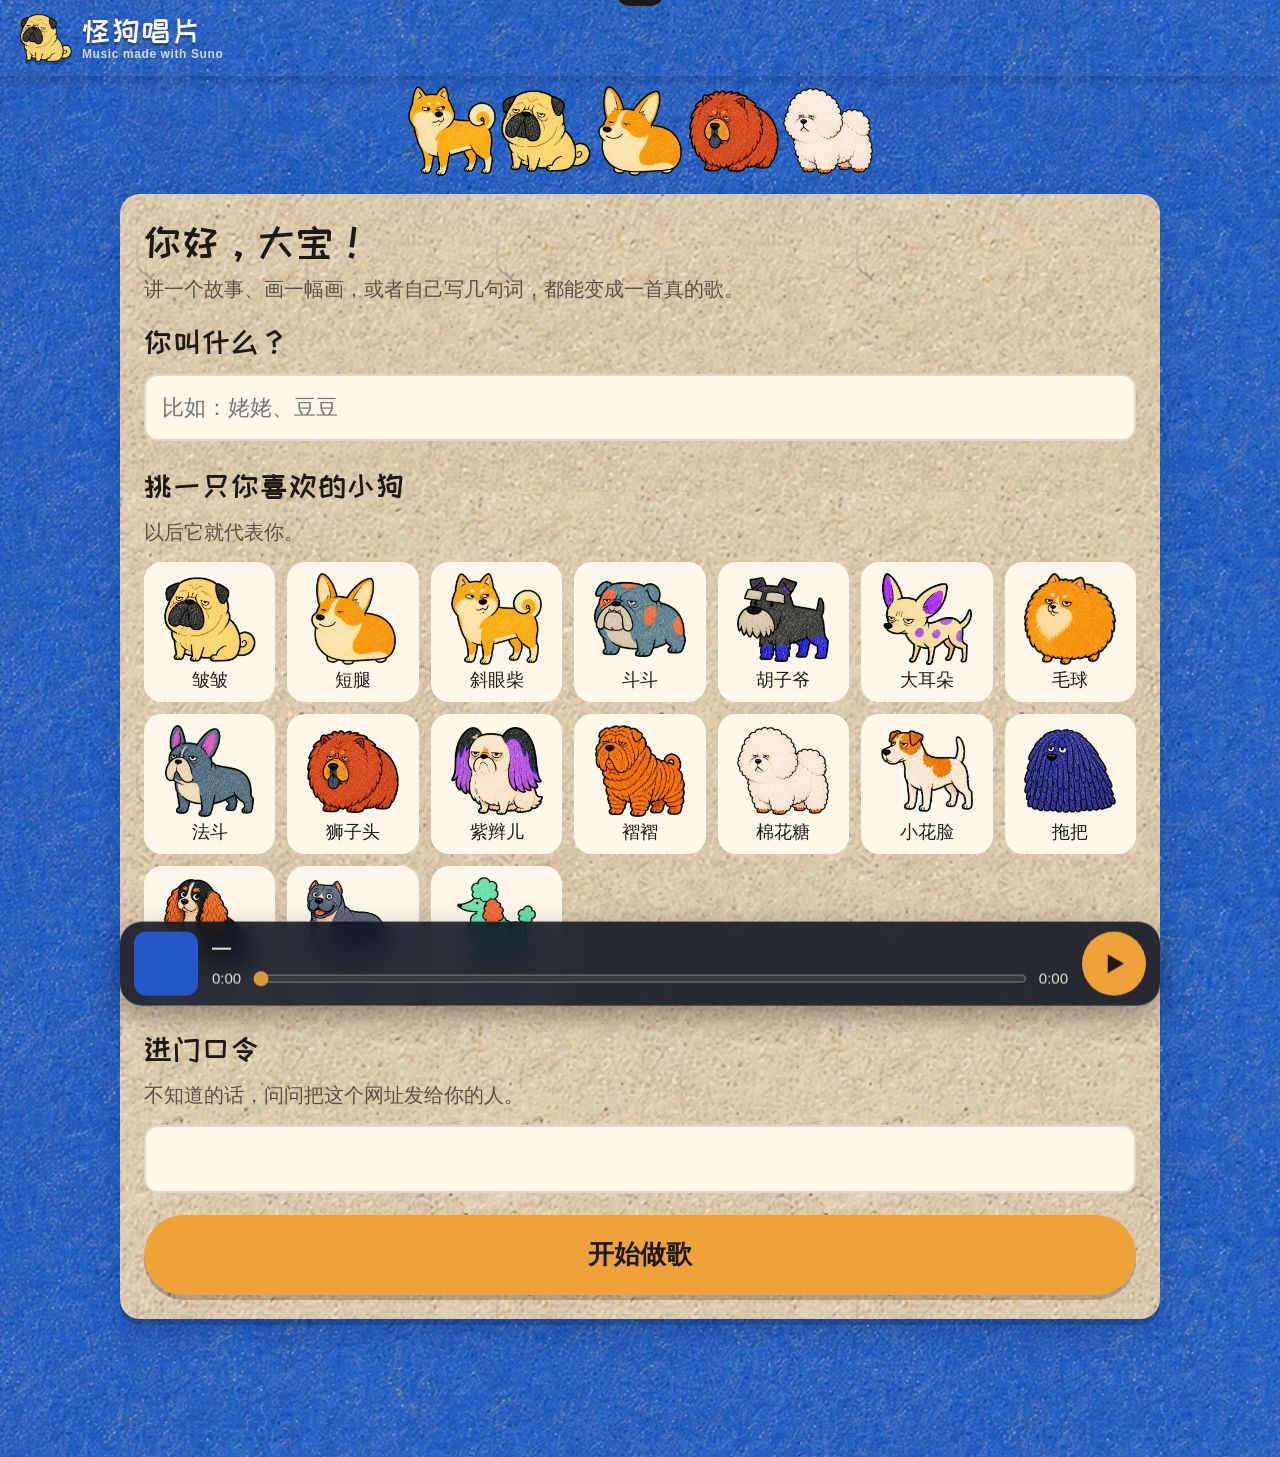
==== docs/index.html @ 0b05dfaf "Make a song from an uploaded photo" ====
<!doctype html>
<html lang="zh-CN">
<head>
  <meta charset="utf-8">
  <meta name="viewport" content="width=device-width, initial-scale=1, viewport-fit=cover">
  <title>怪狗唱片</title>
  <meta name="theme-color" content="#1a43a3">
  <meta name="apple-mobile-web-app-capable" content="yes">
  <meta name="apple-mobile-web-app-title" content="怪狗唱片">
  <link rel="apple-touch-icon" href="assets/dogs/pug.webp">
  <link rel="icon" href="assets/dogs/pug.webp">
  <link rel="preconnect" href="https://fonts.googleapis.com">
  <link rel="preconnect" href="https://fonts.gstatic.com" crossorigin>
  <link href="https://fonts.googleapis.com/css2?family=ZCOOL+KuaiLe&display=swap" rel="stylesheet">
  <link rel="stylesheet" href="style.css?v=7">
</head>
<body>
  <header class="top">
    <a class="brand" href="#/"><img src="assets/dogs/pug.webp" alt=""><span><b>怪狗唱片</b><small>Music made with Suno</small></span></a>
    <button class="me" id="me" hidden></button>
  </header>
  <main class="wrap" id="view" aria-live="polite"></main>

  <div class="player" id="player" aria-label="播放器">
    <div class="thumb" id="pl-thumb"></div>
    <div class="meta">
      <b id="pl-title">—</b>
      <div class="bar"><span id="pl-cur">0:00</span><input type="range" id="pl-seek" min="0" max="1000" value="0" aria-label="进度"><span id="pl-dur">0:00</span></div>
    </div>
    <button class="pp" id="pl-pp" aria-label="播放/暂停"></button>
    <audio id="audio" preload="metadata"></audio>
  </div>
  <div class="toast" id="toast" role="status"></div>

  <script src="config.js?v=7"></script>
  <script src="styles.js?v=7"></script>
  <script src="app.js?v=7"></script>
</body>
</html>
---- docs/style.css ----
:root {
  --felt: #2457c9;
  --felt-deep: #1a43a3;
  --ink: #1d1a16;
  --ink-soft: #5b5245;
  --cream: #f5e9cf;
  --cream-hi: #fff8ea;
  --tan: #f0a23a;
  --tan-deep: #d9821a;
  --sky: #69c8ef;
  --red: #e2553f;
  --green: #3f9b5a;
  --bar: rgba(9, 16, 30, 0.86);
  --hair: rgba(29, 26, 22, 0.14);
  --radius: 20px;
  --shadow: 0 6px 0 rgba(10, 20, 50, 0.22), 0 14px 30px rgba(10, 20, 50, 0.18);
  --font-fun: "ZCOOL KuaiLe", "PingFang SC", "Hiragino Sans GB", sans-serif;
  --font: "PingFang SC", "Hiragino Sans GB", "Avenir Next", "Microsoft YaHei", sans-serif;
  color-scheme: light;
}

* { box-sizing: border-box; -webkit-tap-highlight-color: transparent; }
html { -webkit-text-size-adjust: 100%; }
body {
  margin: 0;
  min-height: 100dvh;
  font-family: var(--font);
  font-size: 20px;
  line-height: 1.55;
  color: var(--ink);
  background: var(--felt) url(assets/felt-blue.webp) center / 900px auto repeat;
  padding-bottom: 120px;
}
button, input, textarea { font: inherit; color: inherit; }
img { display: block; max-width: 100%; }
a { color: inherit; }

.wrap { width: min(1080px, 100%); margin: 0 auto; padding: 0 20px; }

/* ---------- top bar ---------- */
.top {
  position: sticky; top: 0; z-index: 20;
  display: flex; align-items: center; gap: 14px;
  padding: 12px 20px;
  background: var(--felt-deep) url(assets/felt-blue.webp) center / 900px auto;
  box-shadow: 0 4px 14px rgba(0, 0, 0, .18);
}
.brand { display: flex; align-items: center; gap: 10px; text-decoration: none; color: var(--cream-hi); }
.brand img { width: 52px; height: 52px; object-fit: contain; filter: drop-shadow(0 3px 0 rgba(0,0,0,.25)); }
.brand > span { display: flex; flex-direction: column; line-height: 1.1; }
.brand small { font-size: 12px; letter-spacing: .6px; opacity: .78; font-weight: 600; }
.brand b { font-family: var(--font-fun); font-size: 30px; font-weight: 400; letter-spacing: 2px; text-shadow: 0 3px 0 rgba(0,0,0,.25); }
.top .me {
  margin-left: auto; display: flex; align-items: center; gap: 8px;
  background: rgba(255, 248, 234, .16); border: 1px solid rgba(255,255,255,.28);
  color: var(--cream-hi); border-radius: 999px; padding: 4px 16px 4px 4px; min-height: 52px;
  cursor: pointer;
}
.top .me img { width: 44px; height: 44px; border-radius: 50%; background: var(--cream); object-fit: contain; padding: 3px; }

/* ---------- paper ---------- */
.paper {
  background: var(--cream) url(assets/paper-cream.webp) center / 360px auto;
  border-radius: var(--radius);
  box-shadow: var(--shadow);
}
.card { padding: 24px; margin: 18px 0; }
h1, h2, h3 { font-family: var(--font-fun); font-weight: 400; margin: 0 0 8px; letter-spacing: 1px; }
h1 { font-size: 40px; line-height: 1.2; }
h2 { font-size: 30px; }
.hint { color: var(--ink-soft); margin: 0 0 14px; }
.on-felt { color: var(--cream-hi); text-shadow: 0 2px 0 rgba(0,0,0,.2); }

/* ---------- buttons ---------- */
.btn {
  display: inline-flex; align-items: center; justify-content: center; gap: 10px;
  min-height: 64px; padding: 0 28px; border-radius: 999px; border: 0;
  font-size: 22px; font-weight: 700; text-decoration: none; cursor: pointer;
  background: var(--cream-hi); color: var(--ink);
  box-shadow: 0 5px 0 rgba(0,0,0,.22);
  transition: transform .12s, box-shadow .12s;
  user-select: none; -webkit-user-select: none;
}
.btn:active { transform: translateY(4px); box-shadow: 0 1px 0 rgba(0,0,0,.22); }
.btn.primary { background: var(--tan); color: var(--ink); }
.btn.dark { background: var(--ink); color: var(--cream-hi); }
.btn.big { min-height: 80px; font-size: 26px; padding: 0 40px; }
.btn.block { display: flex; width: 100%; }
.btn[disabled] { opacity: .55; pointer-events: none; }
.btn svg { width: 28px; height: 28px; flex: none; }
.back {
  display: inline-flex; align-items: center; gap: 4px; margin: 10px 0 8px; min-height: 44px; padding: 0 18px 0 10px;
  border-radius: 999px; text-decoration: none; font-size: 18px; font-weight: 700; color: var(--cream-hi);
  background: rgba(255, 248, 234, .16); border: 1px solid rgba(255, 255, 255, .32);
  backdrop-filter: blur(10px); -webkit-backdrop-filter: blur(10px); transition: background .15s;
}
.back:active { background: rgba(255, 248, 234, .28); }
.back svg { width: 22px; height: 22px; }
.btn.mini-light {
  min-height: 40px; padding: 0 16px; font-size: 16px; box-shadow: none;
  background: rgba(255, 248, 234, .16); color: var(--cream-hi); border: 1px solid rgba(255, 255, 255, .32);
}
.row { display: flex; gap: 14px; flex-wrap: wrap; align-items: center; }
:focus-visible { outline: 4px solid var(--sky); outline-offset: 3px; }

/* ---------- home ---------- */
.hello { display: flex; align-items: flex-end; gap: 18px; margin: 18px 0 8px; }
.hello img { width: 120px; height: 120px; object-fit: contain; filter: drop-shadow(0 6px 0 rgba(0,0,0,.2)); }
.choices { display: grid; grid-template-columns: repeat(4, 1fr); gap: 18px; margin: 22px 0 34px; }
.choice {
  position: relative; display: flex; flex-direction: column; justify-content: flex-end;
  min-height: 260px; padding: 26px; text-decoration: none; overflow: hidden;
  transition: transform .15s;
}
.choice:active { transform: scale(.98); }
.choice .icon {
  width: 84px; height: 84px; border-radius: 50%; display: grid; place-items: center;
  background: var(--felt); color: var(--cream-hi); margin-bottom: auto;
  box-shadow: 0 4px 0 rgba(0,0,0,.2);
}
.choice .icon svg { width: 44px; height: 44px; }
.choice b { font-family: var(--font-fun); font-weight: 400; font-size: 30px; line-height: 1.2; }
.choice span { color: var(--ink-soft); font-size: 18px; }
.choice .peek { position: absolute; right: 6px; top: 12px; width: 104px; transform: rotate(6deg); }
.choice:nth-child(2) .peek { transform: rotate(-6deg) scaleX(-1); }

.section-head { display: flex; align-items: center; justify-content: space-between; gap: 12px; margin-top: 10px; }
.songs { display: grid; grid-template-columns: repeat(auto-fill, minmax(200px, 1fr)); gap: 20px; margin: 16px 0 26px; }
.song-card { text-decoration: none; padding: 12px; display: flex; flex-direction: column; gap: 8px; }
.song-card .t { font-weight: 700; font-size: 21px; line-height: 1.3; }
.song-card .n { color: var(--ink-soft); font-size: 17px; }
.cover {
  position: relative; aspect-ratio: 1; border-radius: 14px; overflow: hidden;
  background: var(--felt) url(assets/felt-blue.webp) center / 500px auto;
  display: grid; place-items: center;
}
.cover > img { width: 100%; height: 100%; object-fit: contain; background: #fffaf0; }
.cover > img.dog { background: none; }
.cover > img.photo { object-fit: cover; }
.cover > img.dog { width: 72%; height: 72%; object-fit: contain; filter: drop-shadow(0 4px 0 rgba(0,0,0,.25)); }
.cover .badge { position: absolute; left: 8px; top: 8px; }
.chip-status {
  display: inline-flex; align-items: center; gap: 6px; border-radius: 999px; padding: 2px 12px;
  font-size: 16px; font-weight: 700; background: var(--cream-hi); color: var(--ink);
}
.chip-status.done { background: var(--green); color: #fff; }
.chip-status.queued { background: var(--tan); }

.find { margin: 0 0 26px; }
.find-pill {
  display: flex; align-items: center; gap: 8px; padding: 6px 6px 6px 8px; border-radius: 999px;
  background: rgba(255, 248, 234, .9); border: 1px solid rgba(255, 255, 255, .5);
  box-shadow: 0 8px 24px rgba(10, 20, 50, .18);
  backdrop-filter: blur(12px); -webkit-backdrop-filter: blur(12px);
}
.find-pill:focus-within { box-shadow: 0 0 0 3px var(--sky), 0 8px 24px rgba(10, 20, 50, .18); }
.find-pill input[type=text] {
  flex: 1; min-width: 0; height: 52px; border: 0; border-radius: 999px; background: none; outline: none;
  padding: 0 16px; font-size: 24px; font-weight: 700; letter-spacing: 4px; color: var(--ink);
}
.find-pill input[type=text]::placeholder { letter-spacing: 0; font-weight: 400; font-size: 19px; color: var(--ink-soft); }
.find-go {
  flex: none; display: inline-flex; align-items: center; gap: 6px; height: 52px; padding: 0 24px; border: 0; border-radius: 999px;
  background: var(--ink); color: var(--cream-hi); font-size: 19px; font-weight: 700; cursor: pointer;
}
.find-go:active { transform: scale(.97); }
.find-go svg { width: 20px; height: 20px; }
.empty { padding: 26px; text-align: center; color: var(--ink-soft); }

/* ---------- inputs ---------- */
input[type=text], input[type=number], input[type=password], textarea {
  width: 100%; border: 2px solid var(--hair); border-radius: 14px; background: var(--cream-hi);
  padding: 14px 16px; font-size: 22px; line-height: 1.6; outline: none;
}
input:focus, textarea:focus { border-color: var(--felt); }
input:focus-visible, textarea:focus-visible { outline: none; }
textarea { min-height: 220px; resize: vertical; }
.talk { display: grid; gap: 12px; }

.chips { display: flex; flex-wrap: wrap; gap: 10px; margin: 6px 0 14px; }
.chip {
  min-height: 56px; padding: 0 22px; border-radius: 999px; border: 2px solid var(--hair);
  background: var(--cream-hi); font-size: 20px; font-weight: 700; cursor: pointer;
}
.chip.ghost { background: none; border-style: dashed; }
.chips .more { display: contents; }
.chips .more[hidden] { display: none; }
.chip[aria-pressed=true] { background: var(--ink); color: var(--cream-hi); border-color: var(--ink); }

/* ---------- welcome ---------- */
.dogs { display: grid; grid-template-columns: repeat(auto-fill, minmax(118px, 1fr)); gap: 12px; margin: 10px 0 20px; }
.dog-pick {
  border: 3px solid transparent; border-radius: 18px; background: var(--cream-hi); padding: 8px 6px 4px;
  cursor: pointer; display: flex; flex-direction: column; align-items: center; gap: 2px; font-size: 18px;
}
.dog-pick img { width: 92px; height: 92px; object-fit: contain; }
.dog-pick[aria-pressed=true] { border-color: var(--felt); background: #dfe9ff; }
.parade { display: flex; justify-content: center; gap: 4px; margin: 10px 0 0; }
.parade img { width: 90px; height: 90px; object-fit: contain; animation: hop 2.4s ease-in-out infinite; }
.parade img:nth-child(2) { animation-delay: .3s; } .parade img:nth-child(3) { animation-delay: .6s; }
.parade img:nth-child(4) { animation-delay: .9s; } .parade img:nth-child(5) { animation-delay: 1.2s; }
@keyframes hop { 0%, 60%, 100% { transform: translateY(0); } 30% { transform: translateY(-14px); } }

/* ---------- lyrics ---------- */
.lyrics-card h1 { margin-bottom: 4px; }
.lyrics { white-space: pre-wrap; font-size: 22px; line-height: 1.8; margin: 14px 0; }
.lyrics .tag {
  display: inline-block; margin: 14px 0 2px; padding: 0 12px; border-radius: 999px;
  background: var(--felt); color: var(--cream-hi); font-size: 15px; line-height: 1.8; font-weight: 700;
}
.saw { background: rgba(36,87,201,.08); border-radius: 14px; padding: 12px 16px; margin: 10px 0; }

/* ---------- drawing ---------- */
.draw-layout { display: grid; grid-template-columns: 1fr auto; gap: 16px; align-items: start; margin-top: 10px; }
.pad-frame { padding: 12px; }
#pad {
  display: block; width: min(100%, calc((100dvh - 250px) * 4 / 3)); aspect-ratio: 4 / 3; margin: 0 auto;
  border-radius: 12px; background: #fffaf0; touch-action: none; cursor: crosshair;
}
.tools { display: flex; flex-direction: column; gap: 16px; padding: 14px; width: 150px; }
.palette { display: grid; grid-template-columns: repeat(2, 1fr); gap: 10px; justify-items: center; }
.swatch {
  width: 48px; height: 48px; border-radius: 50%; border: 3px solid var(--cream-hi);
  box-shadow: 0 0 0 1px var(--hair); cursor: pointer; transition: transform .12s;
}
.swatch[aria-pressed=true] { box-shadow: 0 0 0 3px var(--ink); transform: scale(1.08); }
.tool-row { display: flex; flex-direction: column; gap: 12px; }
.seg { display: flex; padding: 4px; border-radius: 999px; background: var(--cream-hi); border: 1px solid var(--hair); }
.seg button {
  flex: 1; height: 44px; border: 0; border-radius: 999px; background: none; color: var(--ink);
  display: grid; place-items: center; cursor: pointer;
}
.seg button[aria-pressed=true] { background: var(--ink); color: var(--cream-hi); }
.seg .dot { display: block; border-radius: 50%; background: currentColor; }
.acts { display: flex; flex-direction: column; gap: 8px; }
.act {
  display: flex; align-items: center; gap: 10px; height: 50px; padding: 0 14px; border-radius: 14px;
  border: 1px solid var(--hair); background: var(--cream-hi); font-size: 17px; font-weight: 700; cursor: pointer;
}
.act svg { width: 24px; height: 24px; flex: none; }
.act[aria-pressed=true] { background: var(--ink); color: var(--cream-hi); }

/* ---------- song page ---------- */
.song-hero { display: grid; grid-template-columns: minmax(220px, 360px) 1fr; gap: 26px; align-items: center; padding: 22px; }
.song-no { font-family: var(--font-fun); font-size: 26px; color: var(--felt); }
.waiting { display: flex; align-items: center; gap: 14px; margin: 14px 0; padding: 14px 18px; border-radius: 16px; background: rgba(240,162,58,.18); }
.waiting img { width: 72px; height: 72px; object-fit: contain; animation: hop 1.6s ease-in-out infinite; }
.big-no {
  font-family: var(--font-fun); font-size: 64px; line-height: 1; color: var(--felt);
  background: var(--cream-hi); border-radius: 18px; padding: 10px 22px; display: inline-block;
  border: 3px dashed var(--felt);
}

/* ---------- player (Suno-style dock) ---------- */
.player {
  position: fixed; left: 12px; right: 12px; bottom: 12px; z-index: 30;
  display: grid; grid-template-columns: 64px 1fr auto; gap: 14px; align-items: center;
  padding: 10px 14px; border-radius: 22px; color: var(--cream-hi);
  background: var(--bar); backdrop-filter: blur(14px); -webkit-backdrop-filter: blur(14px);
  box-shadow: 0 10px 30px rgba(0,0,0,.35);
  transform: translateY(140%); transition: transform .25s;
  max-width: 1040px; margin: 0 auto;
}
.player.show { transform: none; }
.player .thumb { width: 64px; height: 64px; border-radius: 12px; overflow: hidden; background: var(--felt); display: grid; place-items: center; }
.player .thumb img { width: 100%; height: 100%; object-fit: cover; }
.player .thumb img.dog { width: 80%; height: 80%; object-fit: contain; }
.player .meta { min-width: 0; }
.player .meta b { display: block; font-size: 19px; white-space: nowrap; overflow: hidden; text-overflow: ellipsis; }
.player .bar { display: flex; align-items: center; gap: 10px; font-size: 15px; opacity: .9; font-variant-numeric: tabular-nums; }
.player input[type=range] { flex: 1; accent-color: var(--tan); height: 28px; }
.player .pp {
  width: 64px; height: 64px; border-radius: 50%; border: 0; background: var(--tan); color: var(--ink);
  display: grid; place-items: center; cursor: pointer;
}
.player .pp svg { width: 30px; height: 30px; }

/* ---------- toast & misc ---------- */
.toast {
  position: fixed; left: 50%; top: 20px; z-index: 50; transform: translate(-50%, -150%);
  background: var(--ink); color: var(--cream-hi); padding: 14px 24px; border-radius: 999px;
  font-size: 20px; font-weight: 700; transition: transform .25s; max-width: calc(100% - 32px); text-align: center;
}
.toast.show { transform: translate(-50%, 0); }
.loading { display: flex; align-items: center; gap: 14px; padding: 18px 0; font-size: 22px; }
.loading img { width: 64px; height: 64px; object-fit: contain; animation: hop 1s ease-in-out infinite; }
[hidden] { display: none !important; }

@media (max-width: 760px) {
  body { font-size: 18px; }
  .wrap { padding: 0 16px; }
  h1 { font-size: 32px; }
  .choices { grid-template-columns: 1fr 1fr; gap: 12px; }
  .choice { min-height: 176px; padding: 16px; }
  .choice .icon { width: 56px; height: 56px; }
  .choice .icon svg { width: 30px; height: 30px; }
  .choice b { font-size: 24px; }
  .choice span { font-size: 15px; line-height: 1.35; }
  .choice .peek { width: 74px; top: 8px; right: 4px; }
  .draw-layout { grid-template-columns: 1fr; }
  .tools { order: -1; width: auto; gap: 12px; }
  .palette { grid-template-columns: repeat(5, 1fr); }
  .swatch { width: 44px; height: 44px; }
  .tool-row { flex-direction: row; align-items: center; justify-content: space-between; gap: 8px; }
  .seg { width: 124px; flex: none; }
  .seg button { height: 44px; }
  .acts { flex-direction: row; gap: 6px; }
  .act { flex-direction: column; justify-content: center; gap: 0; width: 54px; height: 56px; padding: 0; font-size: 12px; }
  .song-hero { grid-template-columns: 1fr; }
  .songs { grid-template-columns: repeat(2, 1fr); gap: 12px; }
  .brand b { font-size: 24px; }
  .player { grid-template-columns: 52px 1fr auto; }
  .player .thumb, .player .pp { width: 52px; height: 52px; }
}

@media (prefers-reduced-motion: reduce) {
  *, *::before, *::after { animation: none !important; transition: none !important; }
}

/* ---------- style picker ---------- */
.style-tabs { display: flex; gap: 6px; overflow-x: auto; padding: 4px 2px 10px; margin: 4px 0 6px; scrollbar-width: none; }
.style-tabs::-webkit-scrollbar { display: none; }
.style-tabs button {
  flex: none; height: 44px; padding: 0 18px; border-radius: 999px; border: 0; background: none;
  font-size: 18px; font-weight: 700; color: var(--ink-soft); cursor: pointer;
}
.style-tabs button[aria-selected=true] { background: var(--ink); color: var(--cream-hi); }
.style-grid { display: flex; flex-wrap: wrap; gap: 10px; margin-bottom: 18px; }
.style-chip {
  min-height: 54px; padding: 0 22px; border-radius: 16px; border: 0; cursor: pointer;
  background: var(--c); color: var(--ink); font-size: 19px; font-weight: 700;
  box-shadow: 0 4px 0 rgba(0, 0, 0, .16); transition: transform .12s, box-shadow .12s;
}
.style-chip:active { transform: translateY(3px); box-shadow: 0 1px 0 rgba(0, 0, 0, .16); }
.style-chip[aria-pressed=true] { box-shadow: 0 0 0 3px var(--ink), 0 4px 0 rgba(0, 0, 0, .16); }
.style-chip[aria-pressed=true]::before { content: '✓ '; }
.voice-row { display: flex; align-items: center; gap: 16px; border-top: 2px dashed var(--hair); padding-top: 16px; }
.voice-row > span { font-weight: 700; white-space: nowrap; }
.voice-row .chips {
  display: inline-flex; flex-wrap: nowrap; gap: 0; margin: 0; padding: 4px;
  border-radius: 999px; background: rgba(29, 26, 22, .09);
}
.voice-row .chip {
  min-height: 46px; min-width: 84px; padding: 0 20px; border: 0; border-radius: 999px;
  background: none; color: var(--ink); font-size: 18px; transition: background .15s, color .15s, box-shadow .15s;
}
.voice-row .chip[aria-pressed=true] {
  background: var(--cream-hi); color: var(--ink); box-shadow: 0 2px 6px rgba(0, 0, 0, .16);
}

/* ---------- share switch & cover ---------- */
.share { display: flex; align-items: center; gap: 12px; margin: 16px 0; cursor: pointer; font-size: 18px; }
.share input { position: absolute; opacity: 0; pointer-events: none; }
.share .switch {
  flex: none; position: relative; width: 58px; height: 34px; border-radius: 999px; background: rgba(29, 26, 22, .22);
  transition: background .15s;
}
.share .switch::after {
  content: ''; position: absolute; left: 3px; top: 3px; width: 28px; height: 28px; border-radius: 50%;
  background: #fff; box-shadow: 0 2px 4px rgba(0, 0, 0, .25); transition: transform .15s;
}
.share input:checked + .switch { background: var(--felt); }
.share input:checked + .switch::after { transform: translateX(24px); }
.share input:focus-visible + .switch { outline: 3px solid var(--sky); outline-offset: 2px; }
.cover-btn {
  display: flex; align-items: center; justify-content: center; gap: 8px; margin-top: 10px; min-height: 48px;
  border-radius: 14px; border: 2px dashed var(--hair); font-weight: 700; font-size: 17px; cursor: pointer; color: var(--ink-soft);
}
.cover-btn svg { width: 22px; height: 22px; }
.song-hero { margin-top: 4px; }

@media (max-width: 760px) {
  .find-pill input[type=text]::placeholder { font-size: 16px; }
  .find-go { padding: 0 18px; }
  .style-chip { min-height: 48px; padding: 0 16px; font-size: 17px; }
}

/* ---------- song title ---------- */
.title-input { margin-bottom: 12px; font-weight: 700; }
.title-edit {
  display: flex; align-items: center; gap: 10px; padding: 6px 16px; border-radius: 16px;
  background: var(--cream-hi); border: 2px solid var(--hair); cursor: text;
}
.title-edit:focus-within { border-color: var(--felt); }
.title-edit > span { flex: none; font-size: 16px; font-weight: 700; color: var(--ink-soft); }
.title-edit input[type=text] {
  flex: 1; min-width: 0; border: 0; background: none; outline: none; padding: 6px 0;
  font-family: var(--font-fun); font-size: 32px; color: var(--ink);
}
.title-edit svg { flex: none; width: 24px; height: 24px; color: var(--ink-soft); }

/* ---------- "busy" notices ---------- */
.busy { display: flex; align-items: center; gap: 16px; border-left: 8px solid var(--tan); }
.busy > img { flex: none; width: 84px; height: 84px; object-fit: contain; animation: hop 1.8s ease-in-out infinite; }

/* ---------- photo page ---------- */
.photo-box { margin: 4px 0 14px; border-radius: 16px; overflow: hidden; background: var(--cream-hi); border: 2px solid var(--hair); }
.photo-box img { width: 100%; max-height: 60dvh; object-fit: contain; }
.photo-pick { cursor: pointer; }
@media (min-width: 761px) and (max-width: 980px) {
  .choices { grid-template-columns: 1fr 1fr; }
}
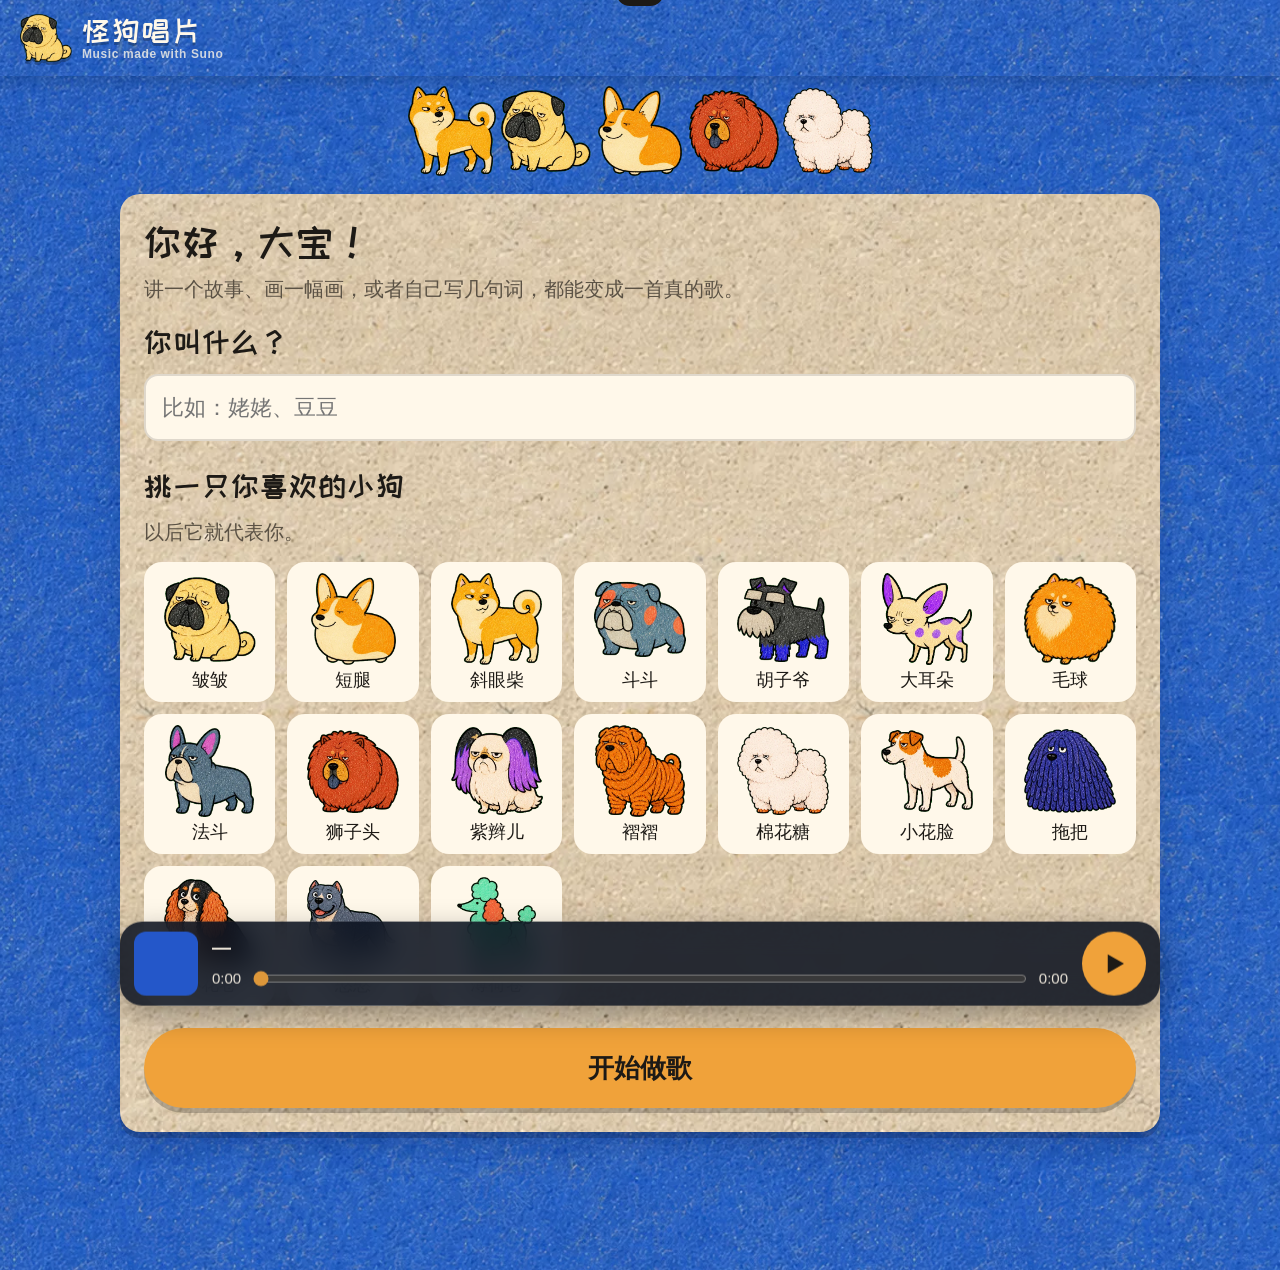
==== commit 0a64b215: "Open the site without a passphrase; two songs a day per device" ====
--- a/docs/index.html
+++ b/docs/index.html
@@ -12,7 +12,7 @@
   <link rel="preconnect" href="https://fonts.googleapis.com">
   <link rel="preconnect" href="https://fonts.gstatic.com" crossorigin>
   <link href="https://fonts.googleapis.com/css2?family=ZCOOL+KuaiLe&display=swap" rel="stylesheet">
-  <link rel="stylesheet" href="style.css?v=7">
+  <link rel="stylesheet" href="style.css?v=8">
 </head>
 <body>
   <header class="top">
@@ -32,8 +32,8 @@
   </div>
   <div class="toast" id="toast" role="status"></div>
 
-  <script src="config.js?v=7"></script>
-  <script src="styles.js?v=7"></script>
-  <script src="app.js?v=7"></script>
+  <script src="config.js?v=8"></script>
+  <script src="styles.js?v=8"></script>
+  <script src="app.js?v=8"></script>
 </body>
 </html>
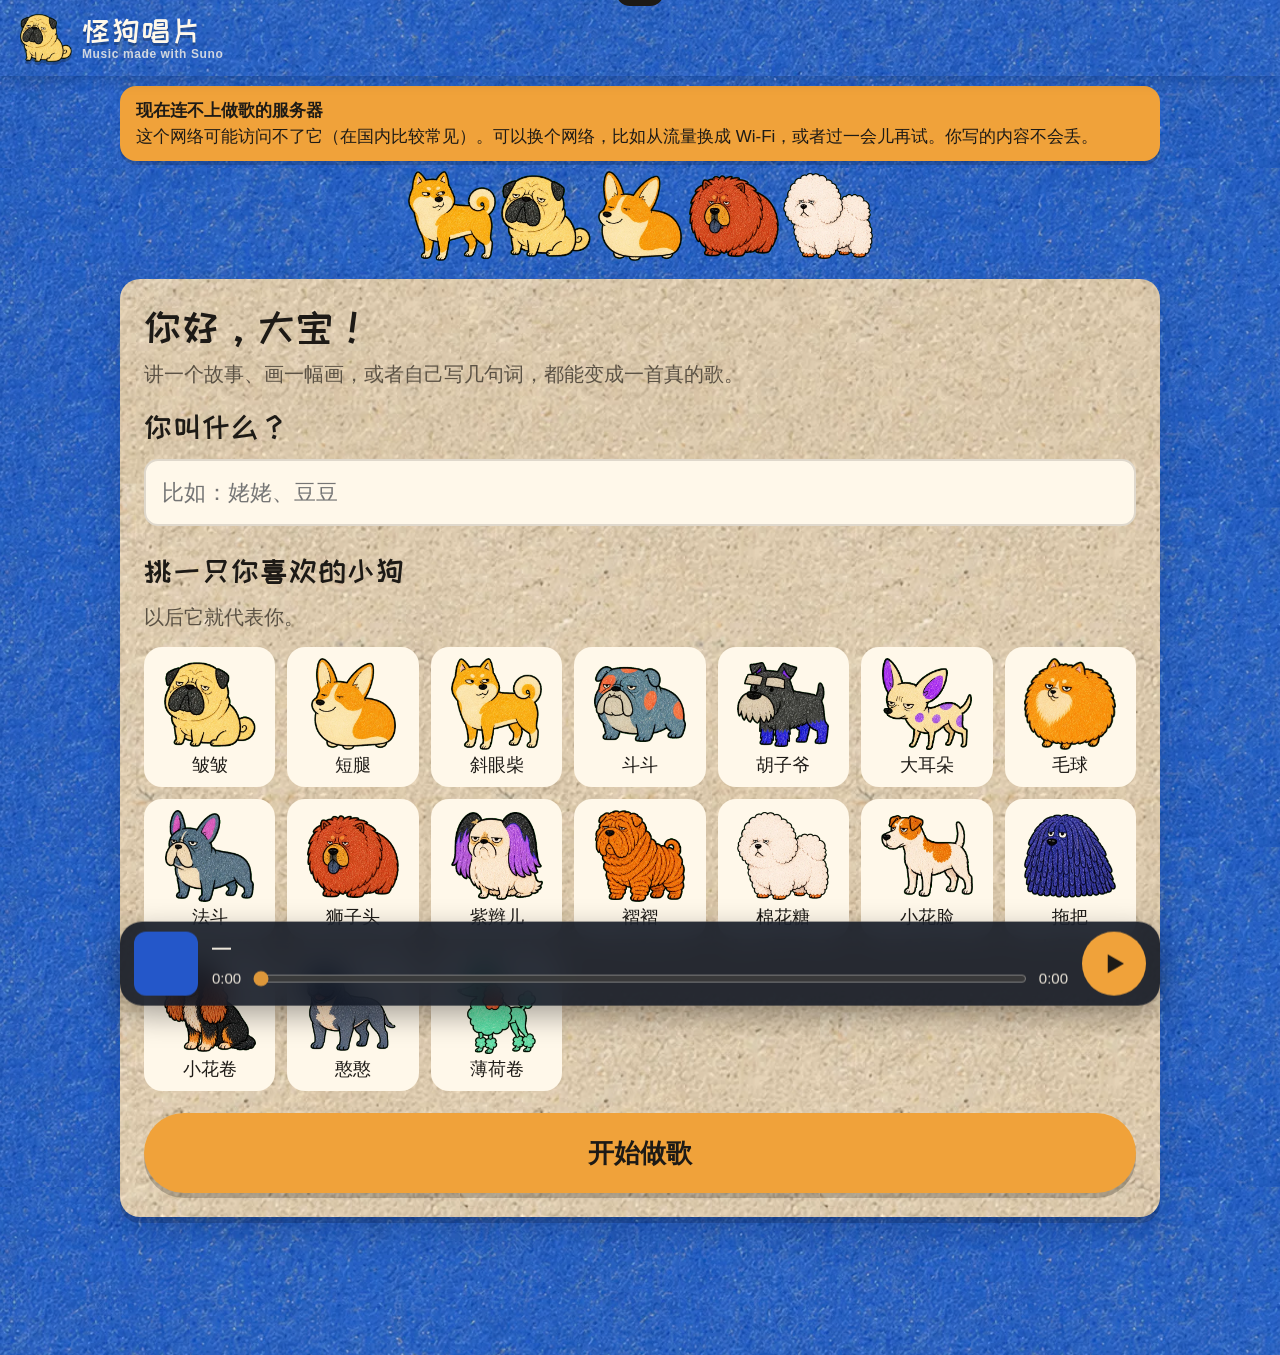
==== commit 0ffee4c5: "Warn right away when the backend cannot be reached" ====
--- a/docs/index.html
+++ b/docs/index.html
@@ -12,13 +12,15 @@
   <link rel="preconnect" href="https://fonts.googleapis.com">
   <link rel="preconnect" href="https://fonts.gstatic.com" crossorigin>
   <link href="https://fonts.googleapis.com/css2?family=ZCOOL+KuaiLe&display=swap" rel="stylesheet">
-  <link rel="stylesheet" href="style.css?v=8">
+  <link rel="stylesheet" href="style.css?v=11">
 </head>
 <body>
   <header class="top">
     <a class="brand" href="#/"><img src="assets/dogs/pug.webp" alt=""><span><b>怪狗唱片</b><small>Music made with Suno</small></span></a>
+    <span class="quota" id="quota" hidden></span>
     <button class="me" id="me" hidden></button>
   </header>
+  <div class="netwarn" id="netwarn" role="status" hidden></div>
   <main class="wrap" id="view" aria-live="polite"></main>
 
   <div class="player" id="player" aria-label="播放器">
@@ -32,8 +34,8 @@
   </div>
   <div class="toast" id="toast" role="status"></div>
 
-  <script src="config.js?v=8"></script>
-  <script src="styles.js?v=8"></script>
-  <script src="app.js?v=8"></script>
+  <script src="config.js?v=11"></script>
+  <script src="styles.js?v=11"></script>
+  <script src="app.js?v=11"></script>
 </body>
 </html>
--- a/docs/style.css
+++ b/docs/style.css
@@ -51,7 +51,7 @@
 .brand small { font-size: 12px; letter-spacing: .6px; opacity: .78; font-weight: 600; }
 .brand b { font-family: var(--font-fun); font-size: 30px; font-weight: 400; letter-spacing: 2px; text-shadow: 0 3px 0 rgba(0,0,0,.25); }
 .top .me {
-  margin-left: auto; display: flex; align-items: center; gap: 8px;
+  margin-left: 0; display: flex; align-items: center; gap: 8px;
   background: rgba(255, 248, 234, .16); border: 1px solid rgba(255,255,255,.28);
   color: var(--cream-hi); border-radius: 999px; padding: 4px 16px 4px 4px; min-height: 52px;
   cursor: pointer;
@@ -400,3 +400,40 @@
 @media (min-width: 761px) and (max-width: 980px) {
   .choices { grid-template-columns: 1fr 1fr; }
 }
+
+/* ---------- monthly allowance pill ---------- */
+.quota {
+  margin-left: auto; display: inline-flex; align-items: center; gap: 5px; height: 40px; padding: 0 14px 0 10px;
+  border-radius: 999px; color: var(--cream-hi); font-size: 15px; white-space: nowrap;
+  background: rgba(255, 248, 234, .16); border: 1px solid rgba(255, 255, 255, .28);
+}
+.quota, .top .me, .brand { flex: none; }
+.quota svg { width: 18px; height: 18px; opacity: .85; }
+.quota b { font-family: var(--font-fun); font-weight: 400; font-size: 22px; line-height: 1; margin: 0 1px; }
+.quota.low { background: rgba(240, 162, 58, .9); border-color: transparent; color: var(--ink); }
+.quota.empty { background: var(--cream-hi); border-color: transparent; color: var(--ink); font-weight: 700; }
+.quota[hidden] + .me { margin-left: auto; }
+@media (max-width: 760px) {
+  .top { gap: 8px; padding: 10px 12px; }
+  .brand img { width: 40px; height: 40px; }
+  .brand small { display: none; }
+  .quota { height: 36px; padding: 0 10px 0 8px; font-size: 14px; }
+  .quota .lbl { display: none; }
+  .quota b { font-size: 19px; }
+  .top .me { min-height: 44px; padding: 3px 10px 3px 3px; }
+  .top .me img { width: 36px; height: 36px; }
+  .top .me { padding: 3px; }
+  .top .me span { display: none; }
+  .brand b { font-size: 22px; white-space: nowrap; }
+}
+
+/* File inputs stay in the layout (1px, invisible): display:none stops the picker opening in some in-app browsers. */
+.file-hide { position: absolute; width: 1px; height: 1px; opacity: 0; overflow: hidden; pointer-events: none; }
+.photo-pick, .cover-btn { position: relative; }
+
+/* ---------- "cannot reach the server" notice ---------- */
+.netwarn {
+  width: min(1040px, calc(100% - 32px)); margin: 10px auto 0; padding: 12px 16px; border-radius: 16px;
+  background: var(--tan); color: var(--ink); font-size: 17px; line-height: 1.5; box-shadow: 0 4px 0 rgba(0, 0, 0, .18);
+}
+.netwarn b { display: block; }
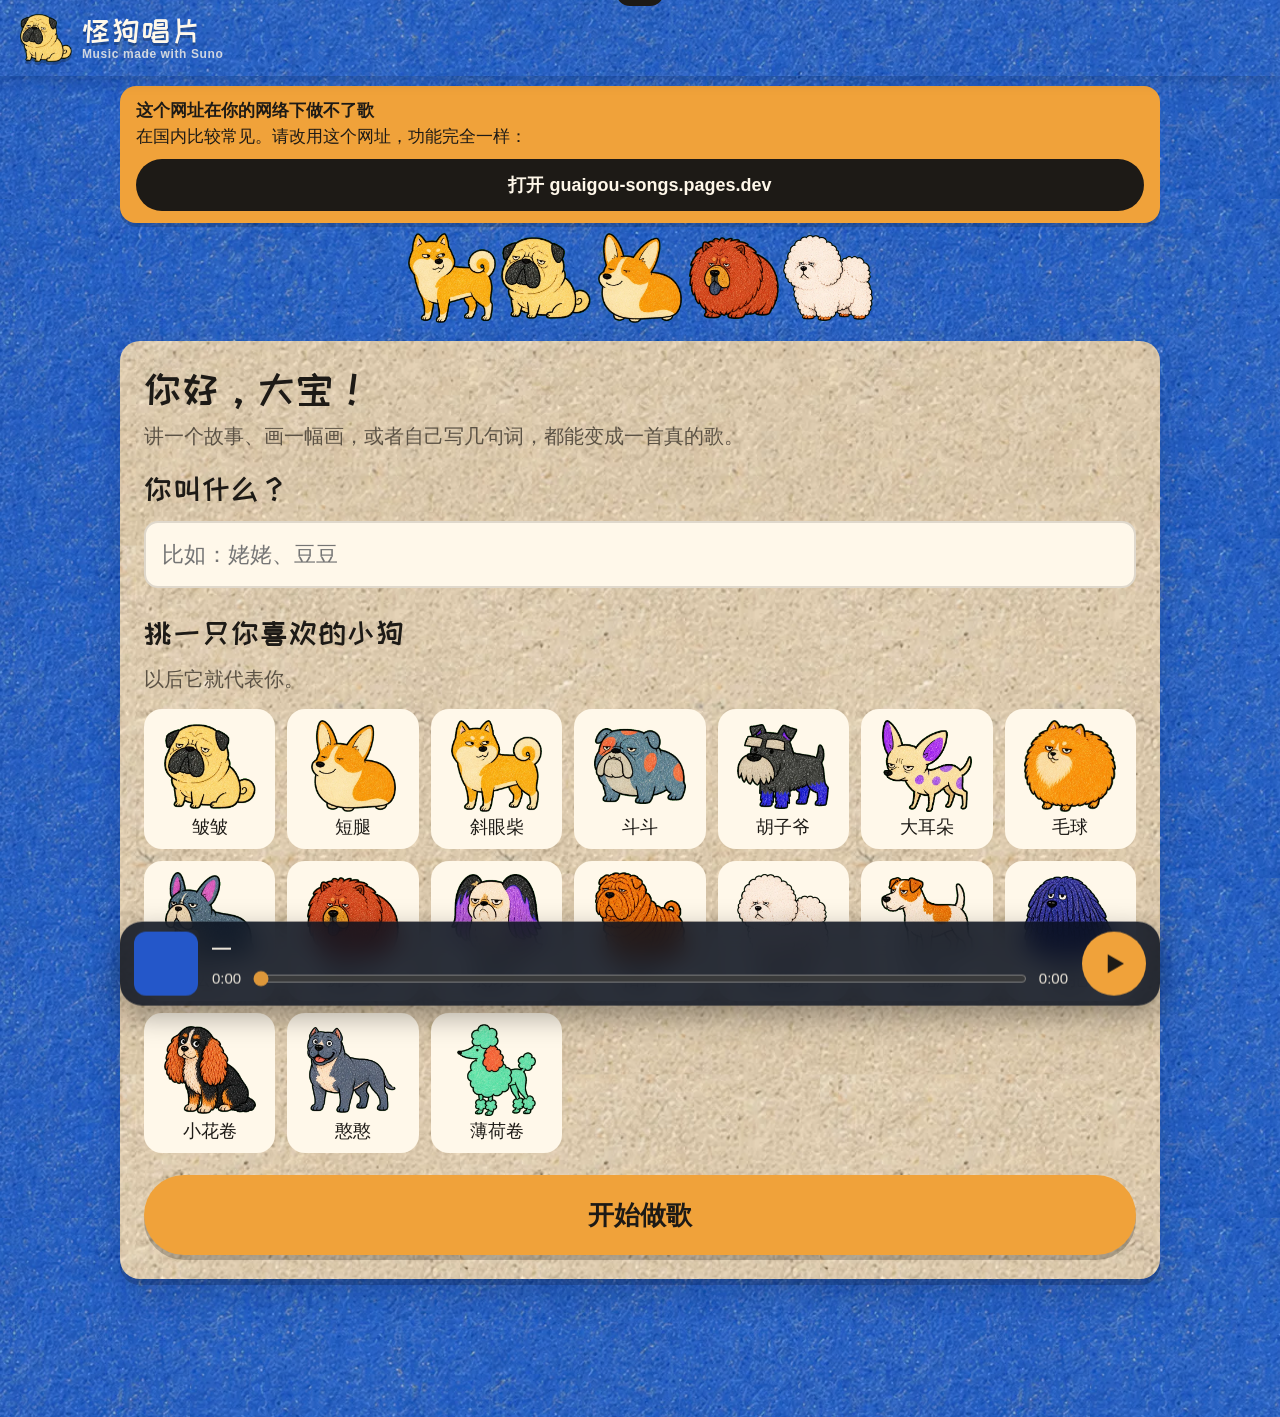
==== commit 8de2390c: "Offer the pages.dev address when this one cannot reach the backend" ====
--- a/docs/index.html
+++ b/docs/index.html
@@ -12,7 +12,7 @@
   <link rel="preconnect" href="https://fonts.googleapis.com">
   <link rel="preconnect" href="https://fonts.gstatic.com" crossorigin>
   <link href="https://fonts.googleapis.com/css2?family=ZCOOL+KuaiLe&display=swap" rel="stylesheet">
-  <link rel="stylesheet" href="style.css?v=11">
+  <link rel="stylesheet" href="style.css?v=12">
 </head>
 <body>
   <header class="top">
@@ -34,8 +34,8 @@
   </div>
   <div class="toast" id="toast" role="status"></div>
 
-  <script src="config.js?v=11"></script>
-  <script src="styles.js?v=11"></script>
-  <script src="app.js?v=11"></script>
+  <script src="config.js?v=12"></script>
+  <script src="styles.js?v=12"></script>
+  <script src="app.js?v=12"></script>
 </body>
 </html>
--- a/docs/style.css
+++ b/docs/style.css
@@ -437,3 +437,4 @@
   background: var(--tan); color: var(--ink); font-size: 17px; line-height: 1.5; box-shadow: 0 4px 0 rgba(0, 0, 0, .18);
 }
 .netwarn b { display: block; }
+.netwarn .btn { display: flex; margin-top: 10px; min-height: 52px; font-size: 18px; box-shadow: none; }
